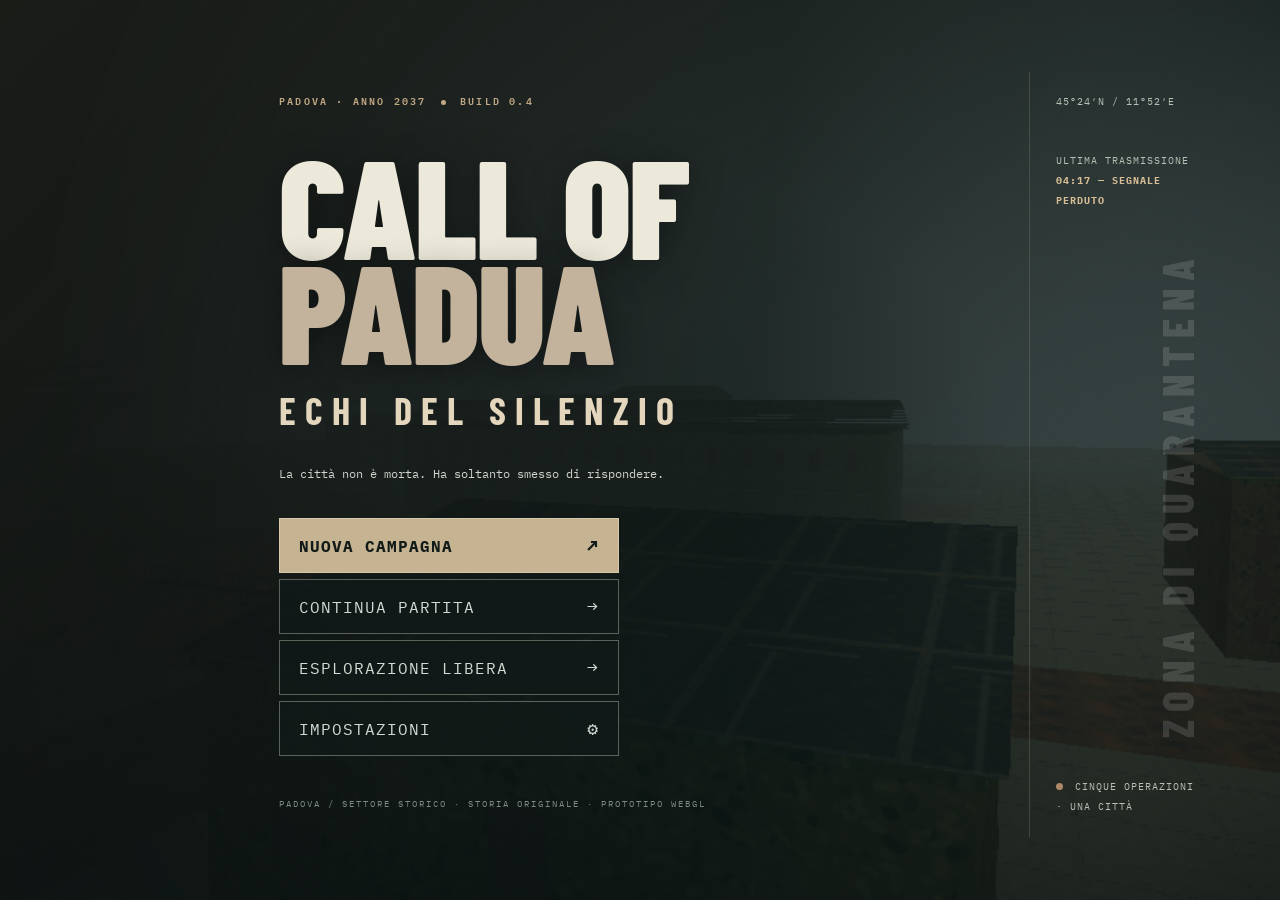
==== index.html @ 93a3344e "feat(alpha 0.4): index.html" ====
<!doctype html>
<html lang="it">
<head>
<meta charset="utf-8"><meta name="viewport" content="width=device-width, initial-scale=1, viewport-fit=cover, user-scalable=no">
<meta name="theme-color" content="#101816"><meta name="description" content="CALL OF PADUA: Echi del Silenzio — avventura FPS open world post-apocalittica nel centro storico di Padova.">
<title>CALL OF PADUA — Echi del Silenzio</title><link rel="stylesheet" href="style.css">
</head><body>
<canvas id="world" aria-label="Mondo di gioco tridimensionale"></canvas>
<div id="grain"></div><div id="vignette"></div><div id="hurt"></div>
<div class="overlay" id="mainMenu">
 <div class="menugrad"></div><div class="menuInner"><p class="eyebrow">PADOVA · ANNO 2037 <span class="dot"></span> BUILD 0.4</p>
 <h1>CALL OF<br><span>PADUA</span></h1><div class="subtitle">ECHI DEL SILENZIO</div>
 <p class="tagline">La città non è morta. Ha soltanto smesso di rispondere.</p>
 <div class="menuActions"><button id="newBtn" class="primary">NUOVA CAMPAGNA <span>↗</span></button><button id="continueBtn">CONTINUA PARTITA <span>→</span></button><button id="exploreBtn">ESPLORAZIONE LIBERA <span>→</span></button><button id="settingsBtn">IMPOSTAZIONI <span>⚙</span></button></div>
 <div class="menuBottom">PADOVA / SETTORE STORICO · STORIA ORIGINALE · PROTOTIPO WEBGL</div></div>
 <aside class="menuAside"><div class="badgeCode">45°24′N / 11°52′E</div><div class="signal">ULTIMA TRASMISSIONE<br><b>04:17 — SEGNALE PERDUTO</b></div><div class="vertical">ZONA DI QUARANTENA</div><div class="indicator"><i></i> CINQUE OPERAZIONI · UNA CITTÀ</div></aside>
</div>
<div class="overlay hidden" id="selectMenu"><div class="panel wide"><button class="back" id="backSelect">← INDIETRO</button><div class="eyebrow">CAPITOLO I · PRIMA DELLA TEMPESTA</div><h2>SCEGLI IL TUO OPERATORE</h2><p class="sub">Quattro sopravvissuti. Quattro classi. Un'unica città. Cinque missioni collegate, equipaggiamenti distinti, alleati e decisioni che cambiano risorse e finale.</p><div class="characters" id="characters">
<button class="character selected" data-char="lea"><div class="characterArt lea"><div class="avatar head"></div><div class="avatar chest"></div><div class="avatar scarf"></div></div><span class="number">01 / RICOGNIZIONE</span><strong>LEA FERRETTI</strong><small>Esploratrice · SMG V9 · corsa più rapida</small><p>Conosce i vicoli meglio delle strade principali.</p></button>
<button class="character" data-char="nico"><div class="characterArt nico"><div class="avatar head"></div><div class="avatar chest"></div><div class="avatar scarf"></div></div><span class="number">02 / RESISTENZA</span><strong>NICO VALENTI</strong><small>Assalto · Carabina M4 · salute rinforzata · tre granate</small><p>Una promessa da mantenere. Un rifugio da difendere.</p></button>
<button class="character" data-char="ada"><div class="characterArt ada"><div class="avatar head"></div><div class="avatar chest"></div><div class="avatar scarf"></div></div><span class="number">03 / MEDICINA</span><strong>ADA MERCURI</strong><small>Medico · Fucile a pompa · sei medicazioni</small><p>Cerca ancora una cura, quando tutti cercano munizioni.</p></button>
<button class="character" data-char="elio"><div class="characterArt elio"><div class="avatar head"></div><div class="avatar chest"></div><div class="avatar scarf"></div></div><span class="number">04 / TIRATORE SCELTO</span><strong>ELIO SARTORI</strong><small>Tiratore · Fucile DMR · precisione superiore</small><p>Osserva prima di sparare. Sa che ogni colpo conta.</p></button>
</div><button id="beginBtn" class="primary big">ENTRA NEL RIFUGIO <span>↗</span></button></div></div>
<div class="overlay hidden" id="introMenu"><div class="cinematic"><span class="eyebrow">PADOVA · 2037 · 187 GIORNI DOPO IL COLLASSO</span><h2 id="introTitle">NESSUNO VIENE A SALVARCI.</h2><p id="introText">Quando la rete è crollata, il centro storico è rimasto isolato. Qualcuno ha acceso una radio vicino al Palazzo della Ragione. Poi solo silenzio.</p><button id="introNext" class="primary">CONTINUA <span>↗</span></button><div class="footnote">PREMI INVIO PER PROSEGUIRE</div></div></div>
<div id="hud" class="hidden">
<header id="top"><div id="chapter"><span class="eyebrow">CALL OF PADUA / SOPRAVVISSUTI</span><b id="zone">RIFUGIO DEL DUOMO</b><small id="missionProgress" class="chapterProgress">MISSIONE 1 / 5</small></div><div id="goal"><span id="chapterLabel" class="eyebrow">MISSIONE 01 / CENERE SOTTO I PORTICI</span><strong id="goalTitle">Parla con Marta</strong><div id="goalSub">Il rifugio ha bisogno di te.</div></div><div id="status"><span id="fps">60 FPS</span><span id="padStatus">TASTIERA / MOUSE</span></div></header>
<div id="compass"><span id="direction">N</span> <i>·</i> <span id="district">PADOVA CENTRO</span> <i>·</i> <span id="distance"></span></div>
<div id="crosshair"><i></i><i></i><i></i><i></i></div><div id="hitmark">×</div><div id="toast"></div>
<div id="interact" class="hidden"><span class="key">E</span><strong id="interactName">PARLA CON MARTA</strong></div>
<div id="conversation" class="hidden"><div class="eyebrow" id="speakerRole">RIFUGIO / COMUNICAZIONI</div><h3 id="speakerName">MARTA</h3><p id="speakerText">La città non è più nostra.</p><span>INVIO / E / QUADRATO — CONTINUA</span></div>
<div id="objectiveIndicator"><div class="diamond">◆</div><strong id="indicatorName">MARTA</strong><small id="indicatorDist">20 M</small></div>
<footer id="bottom"><div class="hudBlock health"><div class="eyebrow">VITALITÀ / <span id="charName">LEA</span></div><div class="value"><b id="healthValue">100</b><span>/ <span id="maxHealth">100</span></span></div><div class="track"><i id="healthTrack"></i></div><div class="supplies">CURE <b id="medCount">2</b> · MATERIALI <b id="scrapCount">0</b><br>GRANATE <b id="grenadeCount">1</b> · FUMOGENE <b id="smokeCount">2</b></div></div><div class="hints" id="controlsHint">WASD MUOVI · M MAPPA · J DIARIO · E USA · V 3ª PERSONA · G GRANATA · T FUMO</div><div class="hudBlock ammo"><span class="eyebrow" id="gunName">CARABINA</span><div class="value"><b id="ammoValue">24</b><span>/ <span id="reserveValue">90</span></span></div><div class="supplies">R RICARICA · H CURA · 1—6 ARMI · Q CAMBIA</div></div></footer>
<div class="areaBanner" id="areaBanner"><small>NUOVA ZONA SCOPERTA</small><strong id="areaName">RIFUGIO DEL DUOMO</strong></div>
</div>
<div class="overlay hidden" id="mapMenu"><div class="panel mapPanel"><button class="back" id="mapClose">← TORNA AL GIOCO</button><div class="eyebrow">CARTOGRAFIA / CENTRO STORICO</div><h2>PADOVA // ZONA ROSSA</h2><div class="mapGrid"><canvas id="mapCanvas" width="650" height="560"></canvas><div class="mapLegend"><h3>AREE ACCESSIBILI</h3><p><b>01</b> Duomo e Ghetto · rifugio</p><p><b>02</b> Piazza dei Signori · recupero</p><p><b>03</b> Piazza delle Erbe · zona contesa</p><p><b>04</b> Piazza della Frutta · pattuglie</p><p><b>05</b> Caffè Pedrocchi · mercato</p><p><b>06</b> Basilica del Santo · ultimo segnale</p><hr><span>◆ OBIETTIVO ATTIVO</span><span>● POSIZIONE GIOCATORE</span><small>Mappa schematica del prototipo, non una cartografia topografica esatta.</small></div></div></div></div>
<div class="overlay hidden" id="journalMenu"><div class="panel wide"><button class="back" id="journalClose">← TORNA AL GIOCO</button><div class="eyebrow">DIARIO DI SOPRAVVIVENZA</div><h2>LA STORIA CONTINUA</h2><div id="journalBody"></div></div></div>
<div class="overlay hidden" id="pauseMenu"><div class="panel narrow"><div class="eyebrow">PARTITA SOSPESA</div><h2>PAUSA</h2><button class="primary" id="resumeBtn">RIPRENDI <span>↗</span></button><button id="pauseMap">APRI MAPPA</button><button id="pauseSave">SALVA PROGRESSO</button><button id="pauseSettings">IMPOSTAZIONI</button><button id="quitBtn">MENU PRINCIPALE</button></div></div>
<div class="overlay hidden" id="settingsMenu"><div class="panel narrow"><button class="back" id="settingsBack">← INDIETRO</button><div class="eyebrow">PERSONALIZZAZIONE</div><h2>IMPOSTAZIONI</h2><label>SENSIBILITÀ MIRA <input type="range" id="sensitivity" min="0.4" max="3.2" step="0.1" value="1.4"></label><label>QUALITÀ / PRESTAZIONI <select id="quality"><option value="medium">BILANCIATA</option><option value="high">ALTA</option><option value="low">RISPARMIO ENERGETICO</option></select></label><label><input type="checkbox" id="autoAim" checked> MIRA ASSISTITA SU CONTROLLER</label><p class="note">L'illuminazione e i dettagli sono procedurali. Modelli originali procedurali e personaggi articolati; non fotorealistici.</p></div></div>
<div class="overlay hidden" id="missionBrief"><div class="panel chapterPanel">
  <div class="eyebrow" id="briefEyebrow">MISSIONE COMPLETATA</div>
  <h2 id="briefTitle">PADOVA</h2><p id="briefBody"></p>
  <button class="primary" id="briefNext">CONTINUA →</button>
  <div class="footnote">LA CITTÀ CAMBIA IN BASE ALLE TUE SCELTE</div>
</div></div>
<div class="overlay hidden" id="choiceMenu"><div class="panel chapterPanel">
 <div class="eyebrow">SCELTA NARRATIVA / LE CONSEGUENZE RESTANO</div>
 <h2 id="choiceTitle">LA SCELTA</h2><p id="choiceContext"></p>
 <div class="choiceButtons"><button class="primary" id="choiceA">A · SALVA I CIVILI</button><button id="choiceB">B · SALVA LE SCORTE</button></div>
</div></div>
<div class="overlay hidden" id="deathMenu"><div class="panel narrow"><div class="eyebrow">SEGNALI VITALI ASSENTI</div><h2>NON È FINITA.</h2><p>Il rifugio ha recuperato il tuo equipaggiamento. Il progresso della storia è conservato.</p><button id="respawnBtn" class="primary">RITORNA AL RIFUGIO <span>↗</span></button></div></div>
<div id="touch" class="hidden"><div class="joystick" id="moveStick"><span>CAMMINA</span><i></i></div><div class="joystick" id="aimStick"><span>GUARDA</span><i></i></div><div class="touchKeys"><button id="touchFire">FUOCO</button><button id="touchUse">USA</button><button id="touchReload">RIC.</button><button id="touchHeal">CURA</button><button id="touchMap">MAPPA</button><button id="touchRun">CORRI</button><button id="touchWeapon">ARMA</button><button id="touchGrenade">GRAN.</button><button id="touchSmoke">FUMO</button></div><button id="touchPause">Ⅱ</button></div>
<script src="game.js" defer></script>
</body></html>
---- style.css ----
@import url('https://fonts.googleapis.com/css2?family=Barlow+Condensed:wght@400;500;600;700;800;900&family=IBM+Plex+Mono:wght@400;500;600;700&display=swap');
:root{--bone:#ece9da;--muted:#a4aaa1;--dust:#c2a985;--olive:#9eb0a0;--black:#0b1211;--glass:rgba(12,18,18,.88)}*{box-sizing:border-box}html,body{width:100%;height:100%;margin:0;overflow:hidden;background:#101917;color:var(--bone);font-family:'IBM Plex Mono',monospace}button,select{font:inherit;cursor:pointer}button:focus-visible{outline:2px solid var(--dust);outline-offset:3px}.hidden{display:none!important}#world{position:fixed;inset:0;display:block;width:100%;height:100%;background:#758080;touch-action:none}#grain,#vignette,#hurt{position:fixed;inset:0;pointer-events:none}#grain{opacity:.12;background-image:url("data:image/svg+xml,%3Csvg viewBox='0 0 200 200' xmlns='http://www.w3.org/2000/svg'%3E%3Cfilter id='n'%3E%3CfeTurbulence type='fractalNoise' baseFrequency='.85' numOctaves='3' stitchTiles='stitch'/%3E%3C/filter%3E%3Crect width='100%25' height='100%25' filter='url(%23n)' opacity='.3'/%3E%3C/svg%3E")}#vignette{background:radial-gradient(ellipse at 50% 49%,transparent 40%,rgba(3,9,9,.65) 100%)}#hurt{opacity:0;background:radial-gradient(ellipse,transparent 23%,rgba(174,23,18,.54));transition:opacity .12s}
.overlay{position:fixed;inset:0;z-index:20;display:flex;align-items:center;justify-content:center;background:linear-gradient(95deg,rgba(8,16,17,.97) 5%,rgba(9,18,18,.83) 58%,rgba(8,15,15,.44));overflow-y:auto}.menugrad{position:absolute;inset:0;background:linear-gradient(135deg,rgba(132,95,56,.13),transparent 65%);pointer-events:none}.menuInner{position:relative;z-index:2;width:min(850px,72vw);padding:35px 5vw 45px}.eyebrow{font-size:10px;color:var(--dust);font-weight:600;letter-spacing:2.2px}.dot{display:inline-block;width:5px;height:5px;border-radius:50%;background:var(--dust);margin:0 6px;vertical-align:middle}.menuInner h1{font:900 clamp(82px,11vw,186px)/.75 'Barlow Condensed','Arial Narrow',Impact,sans-serif;letter-spacing:-2px;margin:42px 0 25px;text-shadow:0 4px 35px #0006}.menuInner h1 span{color:#c3b39c}.subtitle{font:700 clamp(21px,3vw,38px) 'Barlow Condensed','Arial Narrow',Impact,sans-serif;letter-spacing:9px;color:#e4d6bd}.tagline{color:#d2d4ce;font-size:12px;margin:30px 0 34px;max-width:430px;line-height:1.8}.menuActions{width:min(340px,100%);display:grid;gap:6px}.menuActions button,.panel>button:not(.back),.cinematic button{background:rgba(17,26,25,.84);color:#d4dad3;border:1px solid #59635a;text-align:left;padding:15px 19px;letter-spacing:1px;display:flex;justify-content:space-between;align-items:center;transition:.15s}.menuActions button:hover,.panel>button:not(.back):hover{background:#323e39;border-color:var(--dust)}button.primary,.menuActions button.primary,.panel>button.primary,.cinematic button.primary{color:#131b19!important;background:#c6b391!important;border:1px solid #d7c8ab!important;font-weight:700}.primary:hover{filter:brightness(1.1)}.menuActions button span{font-size:18px}.menuBottom{font-size:9px;letter-spacing:2px;color:#7e8b83;margin-top:42px}.menuAside{position:absolute;right:4vw;top:8vh;bottom:7vh;width:200px;border-left:1px solid #77776566;padding:20px 26px;display:flex;flex-direction:column;justify-content:space-between;color:#b8c0b6}.badgeCode,.signal,.indicator{font-size:10px;line-height:2;letter-spacing:1px}.signal b{color:#d7bd95}.vertical{writing-mode:vertical-rl;transform:rotate(180deg);font:800 43px 'Barlow Condensed','Arial Narrow',Impact,sans-serif;color:#ffffff22;letter-spacing:8px;align-self:end}.indicator i{display:inline-block;border-radius:50%;width:7px;height:7px;background:#ae8768;margin-right:5px}
.panel{width:min(920px,93vw);max-height:95vh;overflow-y:auto;background:rgba(13,22,21,.97);border:1px solid #5a6156;box-shadow:0 30px 100px #000a;padding:34px 40px}.panel.wide{width:min(1120px,95vw)}.panel.narrow{width:min(460px,92vw)}.panel h2,.cinematic h2{font:800 clamp(42px,5vw,70px)/.94 'Barlow Condensed','Arial Narrow',Impact,sans-serif;letter-spacing:2px;margin:14px 0 20px}.panel .sub,.panel p{color:#b3bdb6;line-height:1.7;font-size:12px}.back{display:block;border:0;background:transparent;color:#b9bead;text-align:left;font-size:10px;letter-spacing:2px;padding:0 0 22px}.characters{display:grid;grid-template-columns:repeat(3,minmax(0,1fr));gap:14px;margin:26px 0}.character{background:#131f1e;border:1px solid #465048;text-align:left;color:#eee8d9;padding:0 0 19px;overflow:hidden;transition:.2s}.character:hover,.character.selected{border-color:#c2ad8d;box-shadow:inset 0 0 0 1px #c2ad8d}.characterArt{height:230px;position:relative;overflow:hidden;background:radial-gradient(ellipse at 55% 32%,#7f8175,#283b3a 50%,#131d20)}.characterArt:after{content:'';position:absolute;inset:0;background:linear-gradient(transparent 50%,#12201f)}.characterArt.nico{background:radial-gradient(ellipse at 53% 32%,#8c8472,#333e3c 50%,#111d1c)}.characterArt.ada{background:radial-gradient(ellipse at 55% 35%,#797c6f,#31443d 50%,#141b1b)}.avatar.head{position:absolute;top:49px;left:calc(50% - 27px);height:74px;width:54px;border-radius:40% 40% 43% 43%;background:linear-gradient(90deg,#58483b,#c39b76 48%,#796047);box-shadow:0 -14px 0 5px #262723}.nico .head{box-shadow:0 -15px 0 6px #33302b}.ada .head{box-shadow:0 -14px 0 6px #25231f}.avatar.chest{position:absolute;top:127px;left:calc(50% - 80px);width:160px;height:220px;border-radius:48% 48% 0 0;background:linear-gradient(85deg,#3b4741,#677369 50%,#28352f)}.nico .chest{background:linear-gradient(80deg,#413f34,#65634a,#30372f)}.ada .chest{background:linear-gradient(85deg,#273e3c,#5d7468,#1f3635)}.avatar.scarf{position:absolute;top:118px;left:calc(50% - 36px);width:75px;height:44px;border-radius:40% 40% 60% 60%;background:#716358;transform:rotate(-6deg)}.character .number,.character strong,.character small,.character p{display:block;margin:12px 17px 0}.character .number{color:var(--dust);font-size:9px;letter-spacing:1px}.character strong{font:700 30px 'Barlow Condensed','Arial Narrow',Impact,sans-serif;letter-spacing:.8px}.character small{font-size:10px;color:#becabf;line-height:1.6}.character p{font-size:11px;opacity:.76;line-height:1.5;margin-top:12px}.big{width:330px;max-width:100%}.cinematic{width:min(710px,88vw)}.cinematic h2{font-size:clamp(48px,7vw,92px);margin:22px 0}.cinematic p{font-size:16px;line-height:2;max-width:620px;color:#cbd1c6}.cinematic button{margin-top:40px;width:300px}.footnote{font-size:10px;letter-spacing:2px;color:#8c998f;margin-top:20px}
#top{pointer-events:none;position:fixed;inset:24px 24px auto;z-index:4;display:flex;align-items:flex-start;justify-content:space-between}#chapter,#goal,#status{background:#0c1819a8;padding:12px 16px;border-left:2px solid #a8a28d}#chapter b{display:block;font:700 22px 'Barlow Condensed','Arial Narrow',Impact,sans-serif;letter-spacing:1px;margin-top:5px}#goal{position:absolute;left:50%;transform:translateX(-50%);width:min(360px,36vw)}#goal strong{font:700 24px 'Barlow Condensed','Arial Narrow',Impact,sans-serif;display:block;margin:5px 0}#goalSub{color:#bbc4ba;font-size:10px}#status{display:flex;gap:13px;color:#b6c5bb;font-size:10px}#compass{position:fixed;top:119px;left:50%;transform:translateX(-50%);z-index:3;background:#101e1e99;padding:8px 17px;font-size:10px;letter-spacing:2px}#compass i{color:#b7a286;font-style:normal;margin:0 10px}#crosshair{position:fixed;z-index:3;top:50%;left:50%;height:28px;width:28px;transform:translate(-50%,-50%);pointer-events:none}#crosshair i{position:absolute;background:#f4e8d5;box-shadow:0 0 2px #000}#crosshair i:nth-child(1){width:2px;height:7px;top:0;left:13px}#crosshair i:nth-child(2){width:2px;height:7px;bottom:0;left:13px}#crosshair i:nth-child(3){height:2px;width:7px;left:0;top:13px}#crosshair i:nth-child(4){height:2px;width:7px;right:0;top:13px}#hitmark{position:fixed;left:50%;top:50%;z-index:4;color:#e0c29b;font-size:38px;transform:translate(-50%,-50%);opacity:0;pointer-events:none}#toast{position:fixed;z-index:5;top:24%;left:50%;transform:translateX(-50%);font:700 27px 'Barlow Condensed','Arial Narrow',Impact,sans-serif;letter-spacing:1px;text-shadow:0 2px 5px #000;text-align:center;opacity:0;transition:opacity .2s;pointer-events:none}#interact{position:fixed;z-index:6;left:50%;bottom:29%;transform:translateX(-50%);background:#0d1e1be8;padding:12px 18px;border:1px solid #a5a18b;display:flex;align-items:center;gap:12px;font-size:11px;letter-spacing:1px}.key{background:#c4b093;color:#15221b;padding:5px 8px;font-weight:700}#conversation{position:fixed;z-index:7;bottom:135px;left:50%;transform:translateX(-50%);width:min(650px,89vw);padding:22px 30px;background:#0b1719f2;border-left:3px solid #bdac8d;box-shadow:0 18px 55px #0008}#conversation h3{font:700 30px 'Barlow Condensed','Arial Narrow',Impact,sans-serif;margin:6px 0}#conversation p{font-size:15px;line-height:1.6;margin:7px 0 19px}#conversation>span{font-size:10px;color:#b2bfaf;letter-spacing:1px}#objectiveIndicator{position:fixed;top:39%;left:50%;transform:translateX(-50%);z-index:3;pointer-events:none;text-align:center;display:none;text-shadow:0 2px 4px #000}#objectiveIndicator .diamond{font-size:26px;color:#e5b97e}#objectiveIndicator strong,#objectiveIndicator small{display:block;letter-spacing:2px;font-size:9px}
#bottom{position:fixed;z-index:3;left:25px;right:25px;bottom:22px;display:flex;align-items:flex-end;justify-content:space-between;gap:25px;pointer-events:none}.hudBlock{background:#0c1819c9;min-width:190px;padding:13px 15px;border-top:2px solid #b5aa8f}.value{display:flex;align-items:baseline;gap:5px}.value b{font:800 54px/1 'Barlow Condensed','Arial Narrow',Impact,sans-serif}.value span{color:#b0b9b0;font-size:13px}.track{width:100%;height:5px;background:#354039;margin:9px 0}.track i{display:block;height:100%;background:#b7c4ad;width:100%;transition:width .25s}.supplies{font-size:10px;color:#c3c9be;margin-top:10px;white-space:nowrap}.supplies b{color:#e2d6bd}.supplies span{opacity:.5;margin:0 4px}.hints{color:#d4d7cb;font-size:10px;text-shadow:0 1px 3px #000;letter-spacing:.7px;text-align:center;margin-bottom:7px}.ammo{text-align:right}#areaBanner{position:fixed;z-index:6;left:50%;top:33%;transform:translateX(-50%);opacity:0;text-align:center;text-shadow:0 2px 4px #000;transition:opacity .4s;pointer-events:none}#areaBanner small{color:#d5bd93;display:block;font-size:11px;letter-spacing:3px}#areaBanner strong{font:800 39px 'Barlow Condensed','Arial Narrow',Impact,sans-serif;letter-spacing:4px}
.mapPanel{width:min(1150px,97vw)}.mapGrid{display:grid;grid-template-columns:minmax(0,1.9fr) minmax(210px,.8fr);gap:23px}.mapGrid canvas{width:100%;max-height:58vh;object-fit:contain;background:#182423;border:1px solid #465548}.mapLegend{font-size:11px;color:#bfc7bc}.mapLegend h3{font:700 29px 'Barlow Condensed','Arial Narrow',Impact,sans-serif;margin-top:0}.mapLegend b{color:#d8bb8c;margin-right:10px}.mapLegend span{display:block;color:#dcc295;font-size:10px;margin-top:12px}.mapLegend small{display:block;margin-top:30px;opacity:.65;line-height:1.7}.mapLegend hr{border:0;border-top:1px solid #67726555;margin:20px 0}#journalBody{display:grid;gap:10px;margin-top:25px;max-height:60vh;overflow:auto}.journalItem{background:#202b27;padding:19px 22px;border-left:3px solid #8d977d}.journalItem.complete{opacity:.52}.journalItem h3{font:700 27px 'Barlow Condensed','Arial Narrow',Impact,sans-serif;margin:0}.journalItem p{margin-bottom:0}.panel.narrow>button:not(.back){width:100%;margin:9px 0}.panel label{display:block;color:#c9d1c6;font-size:12px;letter-spacing:1px;margin:25px 0}.panel input[type=range],.panel select{display:block;width:100%;margin-top:15px}.panel select{background:#25332d;color:#f3e8d8;border:1px solid #667164;padding:10px}.panel input[type=checkbox]{width:auto;margin-right:9px}.note{font-size:11px!important}
#touch{position:fixed;z-index:8;inset:0;pointer-events:none;touch-action:none}#touch button,#touch .joystick{pointer-events:auto;touch-action:none}.joystick{position:absolute;bottom:115px;left:25px;width:123px;height:123px;border:2px solid #b9c3b073;background:#14232170;border-radius:50%;display:grid;place-items:center;color:#fff8;font-size:10px}.joystick i{position:absolute;left:42px;top:42px;width:38px;height:38px;border-radius:50%;background:#d4c7aa77;pointer-events:none}.joystick#aimStick{left:auto;right:32px;bottom:125px}.touchKeys{position:absolute;right:18px;bottom:21px;display:flex;gap:5px}.touchKeys button,#touchPause{background:#102321cf;border:1px solid #c4c6af99;color:#f3e9d7;padding:10px 8px;font-size:10px}#touchFire{background:#7c443add!important}#touchPause{position:absolute;right:15px;top:20px;font-size:18px;padding:7px 12px}
@media(max-width:800px){.menuAside{display:none}.menuInner{width:100%;padding:24px}.menuInner h1{font-size:clamp(75px,19vw,130px);margin:30px 0 15px}.subtitle{font-size:25px;letter-spacing:5px}.tagline{max-width:330px}.menuBottom{line-height:1.7}.panel{padding:22px}.panel h2{font-size:44px}.characters{grid-template-columns:repeat(3,minmax(0,1fr));gap:6px}.characterArt{height:135px}.avatar.head{transform:scale(.73);transform-origin:center top}.avatar.chest{top:103px;transform:scale(.7);transform-origin:top center}.avatar.scarf{display:none}.character .number,.character strong,.character small,.character p{margin:8px 9px 0}.character .number{font-size:8px}.character strong{font-size:22px}.character small{font-size:8px}.character p{display:none}#top{inset:13px 10px auto}#chapter,#status{display:none}#goal{width:58vw;padding:9px 12px;position:relative;left:auto;transform:none}#goal strong{font-size:20px}#compass{top:93px;white-space:nowrap;font-size:9px}#bottom{left:9px;right:9px;bottom:12px}.hudBlock{min-width:125px;padding:9px}.value b{font-size:39px}.hints{display:none}.supplies{font-size:8px}.eyebrow{font-size:8px}.mapGrid{grid-template-columns:1fr}.mapLegend{display:none}#conversation{bottom:165px;padding:13px 17px}#conversation p{font-size:12px}#interact{bottom:33%;padding:8px;font-size:9px}#areaBanner strong{font-size:34px}.joystick{width:90px;height:90px;bottom:95px;left:14px}.joystick i{width:28px;height:28px;left:30px;top:30px}.joystick#aimStick{right:16px;bottom:145px}.touchKeys{bottom:8px;right:8px;max-width:65%;flex-wrap:wrap;justify-content:flex-end}.touchKeys button{padding:9px 7px;font-size:9px}#touchPause{top:14px}}
@media(max-width:470px){.characters{grid-template-columns:1fr;max-height:44vh;overflow-y:auto}.character{display:grid;grid-template-columns:90px 1fr;column-gap:10px;align-items:center}.characterArt{grid-row:1/5;height:110px}.character .number,.character strong,.character small{margin:0 5px}.character strong{font-size:25px}.character p{display:none}.panel.wide{padding:17px}.panel h2{font-size:39px}.panel .sub{display:none}.menuActions button{padding:12px}.menuInner h1{font-size:17vw}.menuInner{padding:18px}}
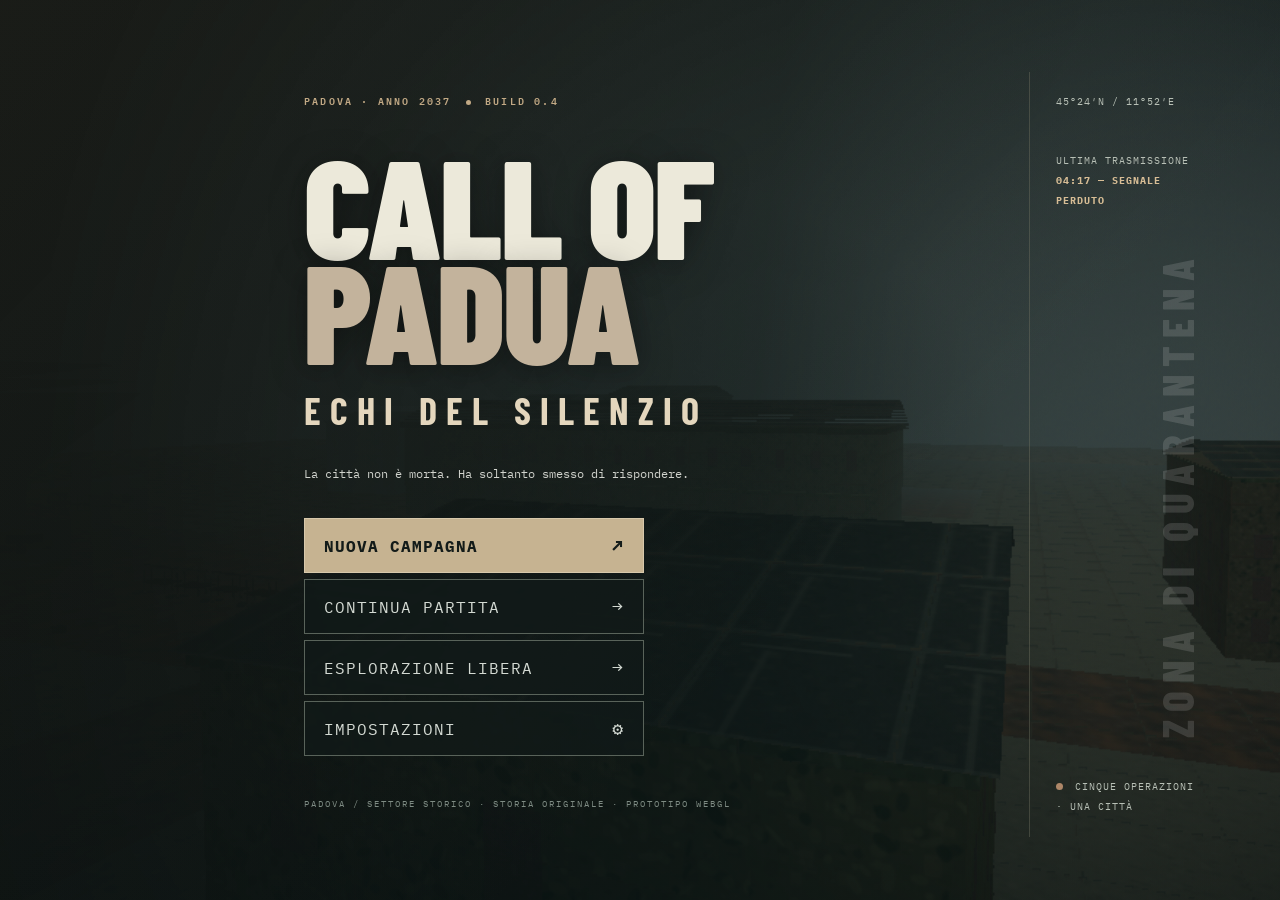
==== commit ad229f71: "chore(alpha 0.4): preserve source formatting in index.html" ====
--- a/index.html
+++ b/index.html
@@ -50,4 +50,4 @@
 <div class="overlay hidden" id="deathMenu"><div class="panel narrow"><div class="eyebrow">SEGNALI VITALI ASSENTI</div><h2>NON È FINITA.</h2><p>Il rifugio ha recuperato il tuo equipaggiamento. Il progresso della storia è conservato.</p><button id="respawnBtn" class="primary">RITORNA AL RIFUGIO <span>↗</span></button></div></div>
 <div id="touch" class="hidden"><div class="joystick" id="moveStick"><span>CAMMINA</span><i></i></div><div class="joystick" id="aimStick"><span>GUARDA</span><i></i></div><div class="touchKeys"><button id="touchFire">FUOCO</button><button id="touchUse">USA</button><button id="touchReload">RIC.</button><button id="touchHeal">CURA</button><button id="touchMap">MAPPA</button><button id="touchRun">CORRI</button><button id="touchWeapon">ARMA</button><button id="touchGrenade">GRAN.</button><button id="touchSmoke">FUMO</button></div><button id="touchPause">Ⅱ</button></div>
 <script src="game.js" defer></script>
-</body></html>+</body></html>
--- a/style.css
+++ b/style.css
@@ -7,4 +7,23 @@
 .mapPanel{width:min(1150px,97vw)}.mapGrid{display:grid;grid-template-columns:minmax(0,1.9fr) minmax(210px,.8fr);gap:23px}.mapGrid canvas{width:100%;max-height:58vh;object-fit:contain;background:#182423;border:1px solid #465548}.mapLegend{font-size:11px;color:#bfc7bc}.mapLegend h3{font:700 29px 'Barlow Condensed','Arial Narrow',Impact,sans-serif;margin-top:0}.mapLegend b{color:#d8bb8c;margin-right:10px}.mapLegend span{display:block;color:#dcc295;font-size:10px;margin-top:12px}.mapLegend small{display:block;margin-top:30px;opacity:.65;line-height:1.7}.mapLegend hr{border:0;border-top:1px solid #67726555;margin:20px 0}#journalBody{display:grid;gap:10px;margin-top:25px;max-height:60vh;overflow:auto}.journalItem{background:#202b27;padding:19px 22px;border-left:3px solid #8d977d}.journalItem.complete{opacity:.52}.journalItem h3{font:700 27px 'Barlow Condensed','Arial Narrow',Impact,sans-serif;margin:0}.journalItem p{margin-bottom:0}.panel.narrow>button:not(.back){width:100%;margin:9px 0}.panel label{display:block;color:#c9d1c6;font-size:12px;letter-spacing:1px;margin:25px 0}.panel input[type=range],.panel select{display:block;width:100%;margin-top:15px}.panel select{background:#25332d;color:#f3e8d8;border:1px solid #667164;padding:10px}.panel input[type=checkbox]{width:auto;margin-right:9px}.note{font-size:11px!important}
 #touch{position:fixed;z-index:8;inset:0;pointer-events:none;touch-action:none}#touch button,#touch .joystick{pointer-events:auto;touch-action:none}.joystick{position:absolute;bottom:115px;left:25px;width:123px;height:123px;border:2px solid #b9c3b073;background:#14232170;border-radius:50%;display:grid;place-items:center;color:#fff8;font-size:10px}.joystick i{position:absolute;left:42px;top:42px;width:38px;height:38px;border-radius:50%;background:#d4c7aa77;pointer-events:none}.joystick#aimStick{left:auto;right:32px;bottom:125px}.touchKeys{position:absolute;right:18px;bottom:21px;display:flex;gap:5px}.touchKeys button,#touchPause{background:#102321cf;border:1px solid #c4c6af99;color:#f3e9d7;padding:10px 8px;font-size:10px}#touchFire{background:#7c443add!important}#touchPause{position:absolute;right:15px;top:20px;font-size:18px;padding:7px 12px}
 @media(max-width:800px){.menuAside{display:none}.menuInner{width:100%;padding:24px}.menuInner h1{font-size:clamp(75px,19vw,130px);margin:30px 0 15px}.subtitle{font-size:25px;letter-spacing:5px}.tagline{max-width:330px}.menuBottom{line-height:1.7}.panel{padding:22px}.panel h2{font-size:44px}.characters{grid-template-columns:repeat(3,minmax(0,1fr));gap:6px}.characterArt{height:135px}.avatar.head{transform:scale(.73);transform-origin:center top}.avatar.chest{top:103px;transform:scale(.7);transform-origin:top center}.avatar.scarf{display:none}.character .number,.character strong,.character small,.character p{margin:8px 9px 0}.character .number{font-size:8px}.character strong{font-size:22px}.character small{font-size:8px}.character p{display:none}#top{inset:13px 10px auto}#chapter,#status{display:none}#goal{width:58vw;padding:9px 12px;position:relative;left:auto;transform:none}#goal strong{font-size:20px}#compass{top:93px;white-space:nowrap;font-size:9px}#bottom{left:9px;right:9px;bottom:12px}.hudBlock{min-width:125px;padding:9px}.value b{font-size:39px}.hints{display:none}.supplies{font-size:8px}.eyebrow{font-size:8px}.mapGrid{grid-template-columns:1fr}.mapLegend{display:none}#conversation{bottom:165px;padding:13px 17px}#conversation p{font-size:12px}#interact{bottom:33%;padding:8px;font-size:9px}#areaBanner strong{font-size:34px}.joystick{width:90px;height:90px;bottom:95px;left:14px}.joystick i{width:28px;height:28px;left:30px;top:30px}.joystick#aimStick{right:16px;bottom:145px}.touchKeys{bottom:8px;right:8px;max-width:65%;flex-wrap:wrap;justify-content:flex-end}.touchKeys button{padding:9px 7px;font-size:9px}#touchPause{top:14px}}
-@media(max-width:470px){.characters{grid-template-columns:1fr;max-height:44vh;overflow-y:auto}.character{display:grid;grid-template-columns:90px 1fr;column-gap:10px;align-items:center}.characterArt{grid-row:1/5;height:110px}.character .number,.character strong,.character small{margin:0 5px}.character strong{font-size:25px}.character p{display:none}.panel.wide{padding:17px}.panel h2{font-size:39px}.panel .sub{display:none}.menuActions button{padding:12px}.menuInner h1{font-size:17vw}.menuInner{padding:18px}}+@media(max-width:470px){.characters{grid-template-columns:1fr;max-height:44vh;overflow-y:auto}.character{display:grid;grid-template-columns:90px 1fr;column-gap:10px;align-items:center}.characterArt{grid-row:1/5;height:110px}.character .number,.character strong,.character small{margin:0 5px}.character strong{font-size:25px}.character p{display:none}.panel.wide{padding:17px}.panel h2{font-size:39px}.panel .sub{display:none}.menuActions button{padding:12px}.menuInner h1{font-size:17vw}.menuInner{padding:18px}}
+
+/* Campaign 0.4: precise, accessible UI at multiple resolutions */
+#missionProgress{display:block;font-size:10px;letter-spacing:1.7px;color:#caa77d;margin-top:8px}
+.chapterPanel{max-width:600px;padding:42px!important;background:linear-gradient(135deg,rgba(19,34,33,.98),rgba(9,17,19,.98));border:1px solid #7c82704d}
+.chapterPanel h2{font-family:Impact,'Arial Narrow',sans-serif;letter-spacing:2px;font-size:clamp(36px,5vw,66px);line-height:1;margin:18px 0}
+.chapterPanel p{line-height:1.85;color:#d4d8d0;max-width:48ch}
+.choiceButtons{display:grid;gap:12px;margin-top:28px}.choiceButtons button{width:100%;min-height:57px;text-align:left;padding:14px 20px;border:1px solid #657467;background:#152321;color:#e7e1d4;letter-spacing:.07em}
+.choiceButtons button.primary{background:#dcb98a;color:#17201c;border:none}
+.character[data-char=elio] .characterArt{background:linear-gradient(165deg,#4c5552,#202b2b)}
+.character[data-char=elio] .avatar.chest{background:#777c74}
+.character[data-char=elio] .avatar.scarf{background:#282b2a}
+#mainMenu .menuInner{max-width:800px}
+#selectMenu .panel.wide{max-width:1120px;width:min(95vw,1120px)}
+#selectMenu .characters{grid-template-columns:repeat(4,minmax(0,1fr));gap:12px}
+.character{min-width:0}.character strong{letter-spacing:.035em}
+#goal{max-width:370px}
+#touch{user-select:none;-webkit-user-select:none}
+@media(max-width:850px){#selectMenu .characters{grid-template-columns:repeat(2,minmax(0,1fr));gap:8px}#selectMenu .panel.wide{max-height:95dvh;overflow-y:auto}.character{padding:10px!important}.characterArt{height:84px!important}.chapterPanel{width:95vw;padding:24px!important}.hints{display:none}}
+@media(max-width:520px){#selectMenu .character p{display:none}#selectMenu .character small{font-size:10px}#selectMenu .character strong{font-size:14px}#selectMenu .characterArt{height:56px!important}#selectMenu .panel.wide{padding:18px!important}#top{font-size:11px}#goal{max-width:45vw}#bottom{gap:4px}.hudBlock.ammo{max-width:110px}.chapterPanel h2{font-size:37px}}
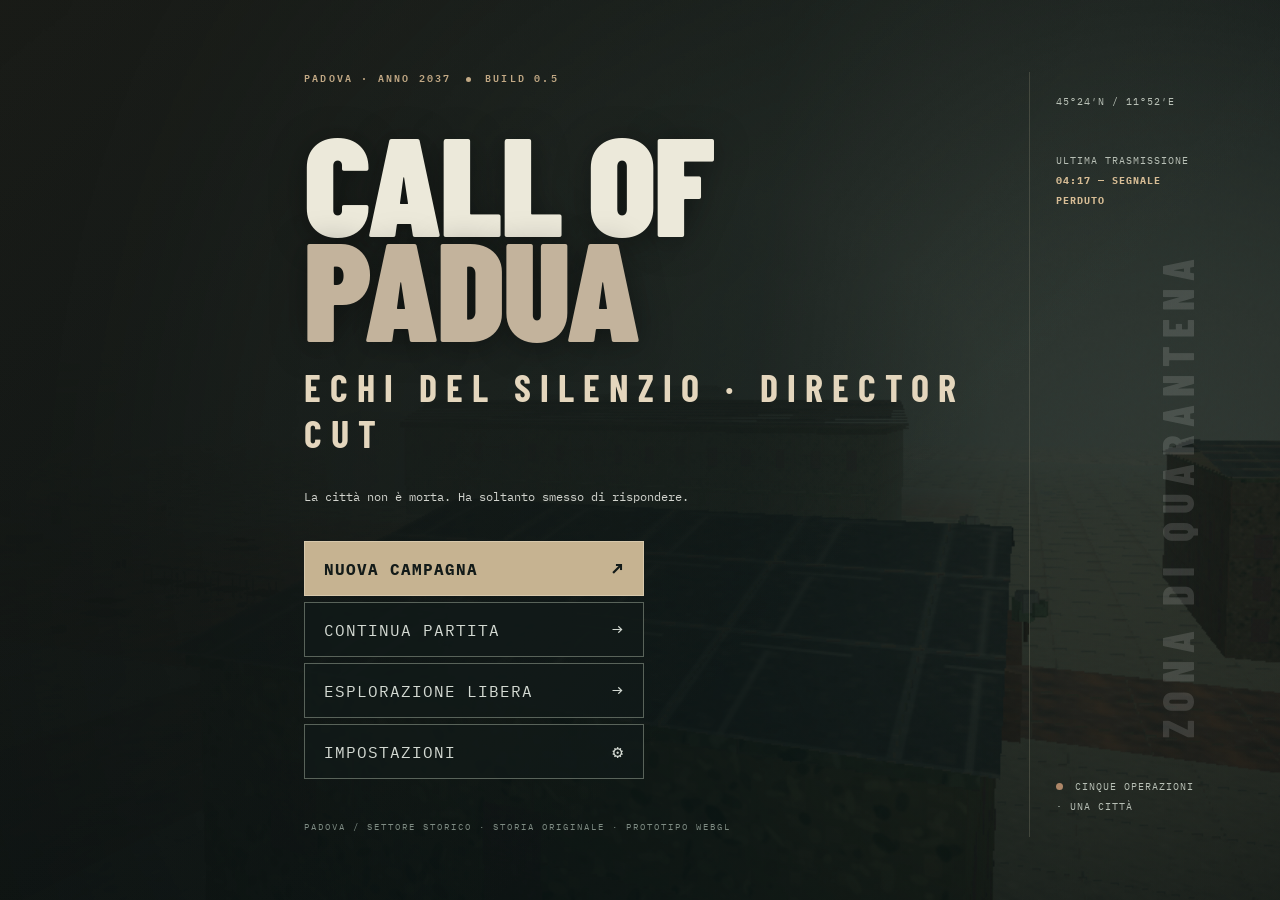
==== commit 754ad4e3: "feat: immersive 0.5 director cut, environments and campaign storytelling" ====
--- a/index.html
+++ b/index.html
@@ -3,13 +3,13 @@
 <head>
 <meta charset="utf-8"><meta name="viewport" content="width=device-width, initial-scale=1, viewport-fit=cover, user-scalable=no">
 <meta name="theme-color" content="#101816"><meta name="description" content="CALL OF PADUA: Echi del Silenzio — avventura FPS open world post-apocalittica nel centro storico di Padova.">
-<title>CALL OF PADUA — Echi del Silenzio</title><link rel="stylesheet" href="style.css">
+<title>CALL OF PADUA — Echi del Silenzio</title><link rel="stylesheet" href="style.css"><link rel="stylesheet" href="cinematic.css">
 </head><body>
 <canvas id="world" aria-label="Mondo di gioco tridimensionale"></canvas>
 <div id="grain"></div><div id="vignette"></div><div id="hurt"></div>
 <div class="overlay" id="mainMenu">
- <div class="menugrad"></div><div class="menuInner"><p class="eyebrow">PADOVA · ANNO 2037 <span class="dot"></span> BUILD 0.4</p>
- <h1>CALL OF<br><span>PADUA</span></h1><div class="subtitle">ECHI DEL SILENZIO</div>
+ <div class="menugrad"></div><div class="menuInner"><p class="eyebrow">PADOVA · ANNO 2037 <span class="dot"></span> BUILD 0.5</p>
+ <h1>CALL OF<br><span>PADUA</span></h1><div class="subtitle">ECHI DEL SILENZIO · DIRECTOR CUT</div>
  <p class="tagline">La città non è morta. Ha soltanto smesso di rispondere.</p>
  <div class="menuActions"><button id="newBtn" class="primary">NUOVA CAMPAGNA <span>↗</span></button><button id="continueBtn">CONTINUA PARTITA <span>→</span></button><button id="exploreBtn">ESPLORAZIONE LIBERA <span>→</span></button><button id="settingsBtn">IMPOSTAZIONI <span>⚙</span></button></div>
  <div class="menuBottom">PADOVA / SETTORE STORICO · STORIA ORIGINALE · PROTOTIPO WEBGL</div></div>
@@ -49,5 +49,5 @@
 </div></div>
 <div class="overlay hidden" id="deathMenu"><div class="panel narrow"><div class="eyebrow">SEGNALI VITALI ASSENTI</div><h2>NON È FINITA.</h2><p>Il rifugio ha recuperato il tuo equipaggiamento. Il progresso della storia è conservato.</p><button id="respawnBtn" class="primary">RITORNA AL RIFUGIO <span>↗</span></button></div></div>
 <div id="touch" class="hidden"><div class="joystick" id="moveStick"><span>CAMMINA</span><i></i></div><div class="joystick" id="aimStick"><span>GUARDA</span><i></i></div><div class="touchKeys"><button id="touchFire">FUOCO</button><button id="touchUse">USA</button><button id="touchReload">RIC.</button><button id="touchHeal">CURA</button><button id="touchMap">MAPPA</button><button id="touchRun">CORRI</button><button id="touchWeapon">ARMA</button><button id="touchGrenade">GRAN.</button><button id="touchSmoke">FUMO</button></div><button id="touchPause">Ⅱ</button></div>
-<script src="game.js" defer></script>
-</body></html>
+<script src="director.js" defer></script><script src="scenery.js" defer></script><script src="game.js" defer></script>
+</body></html>
--- a/style.css
+++ b/style.css
@@ -26,4 +26,4 @@
 #goal{max-width:370px}
 #touch{user-select:none;-webkit-user-select:none}
 @media(max-width:850px){#selectMenu .characters{grid-template-columns:repeat(2,minmax(0,1fr));gap:8px}#selectMenu .panel.wide{max-height:95dvh;overflow-y:auto}.character{padding:10px!important}.characterArt{height:84px!important}.chapterPanel{width:95vw;padding:24px!important}.hints{display:none}}
-@media(max-width:520px){#selectMenu .character p{display:none}#selectMenu .character small{font-size:10px}#selectMenu .character strong{font-size:14px}#selectMenu .characterArt{height:56px!important}#selectMenu .panel.wide{padding:18px!important}#top{font-size:11px}#goal{max-width:45vw}#bottom{gap:4px}.hudBlock.ammo{max-width:110px}.chapterPanel h2{font-size:37px}}+@media(max-width:520px){#selectMenu .character p{display:none}#selectMenu .character small{font-size:10px}#selectMenu .character strong{font-size:14px}#selectMenu .characterArt{height:56px!important}#selectMenu .panel.wide{padding:18px!important}#top{font-size:11px}#goal{max-width:45vw}#bottom{gap:4px}.hudBlock.ammo{max-width:110px}.chapterPanel h2{font-size:37px}}
--- a/cinematic.css
+++ b/cinematic.css
@@ -0,0 +1,20 @@
+/* Narrative layers: translucent, readable, mobile-compatible, no extra rendering pass. */
+#storyCaption{position:fixed;z-index:6;left:50%;bottom:18.5%;transform:translate(-50%,12px);width:min(680px,87vw);text-align:center;pointer-events:none;opacity:0;transition:opacity .35s,transform .35s;text-shadow:0 2px 8px #000,0 2px 20px #000;}
+#storyCaption.visible{opacity:1;transform:translate(-50%,0)}
+#storyCaption small{display:block;color:#d6b98c;font-weight:800;font-size:11px;letter-spacing:.23em;margin-bottom:8px}
+#storyCaption p{margin:0;font-family:Georgia,serif;font-size:clamp(16px,1.55vw,23px);line-height:1.45;color:#faf1df}
+#storyEnvironment{position:fixed;z-index:5;left:25px;top:17%;width:min(320px,38vw);pointer-events:none;opacity:0;transform:translateY(9px);}
+#storyEnvironment.reveal{animation:envReveal 5.7s ease both}
+#storyLocation{font:800 23px 'Barlow Condensed',Arial,sans-serif;letter-spacing:.09em;color:#d2b78b}
+#storyLocationInfo{font:12px/1.7 Georgia,serif;color:#ede3d1;margin-top:7px;text-shadow:0 2px 7px #000}
+@keyframes envReveal{0%{opacity:0;transform:translateY(12px)}12%{opacity:1;transform:none}75%{opacity:1}100%{opacity:0}}
+#chapterDetail{border-block:1px solid #8d9a8460;padding:18px 0;margin:14px 0 20px;color:#e3e3d5}
+#chapterDetail .fieldLine{font:700 10px 'IBM Plex Mono',monospace;color:#c9a87b;letter-spacing:.14em;margin:7px 0}
+#chapterDetail>p{font:15px/1.6 Georgia,serif;margin:8px 0 16px;color:#e6e6db}
+#chapterDetail blockquote{border-left:2px solid #cdb082;margin:12px 0 22px;padding:7px 0 7px 18px;font:italic 16px/1.55 Georgia,serif;color:#f2e5d1}
+#chapterDetail strong{font:700 22px 'Barlow Condensed',Arial,sans-serif;letter-spacing:.07em;color:#f5e8ce}
+#missionBrief .chapterPanel{width:min(690px,92vw);max-height:94dvh;overflow-y:auto}
+#missionBrief .chapterPanel>p#briefBody{font:11px/1.5 ui-monospace,monospace;letter-spacing:.1em;color:#a5b7b4}
+.cinematicConversation{background:linear-gradient(110deg,rgba(12,20,19,.96),rgba(12,26,26,.87))!important;box-shadow:0 12px 50px #000c!important;}
+.cop-quiet #crosshair{opacity:.48;transition:opacity .2s}
+@media(max-width:800px){#storyCaption{bottom:36%;width:92vw}#storyCaption small{font-size:9px}#storyCaption p{font-size:15px}#storyEnvironment{top:13%;left:15px;width:51vw}#storyLocation{font-size:16px}#storyLocationInfo{font-size:10px}#chapterDetail>p{font-size:13px}#chapterDetail blockquote{font-size:14px}#missionBrief .chapterPanel{max-height:90dvh}}
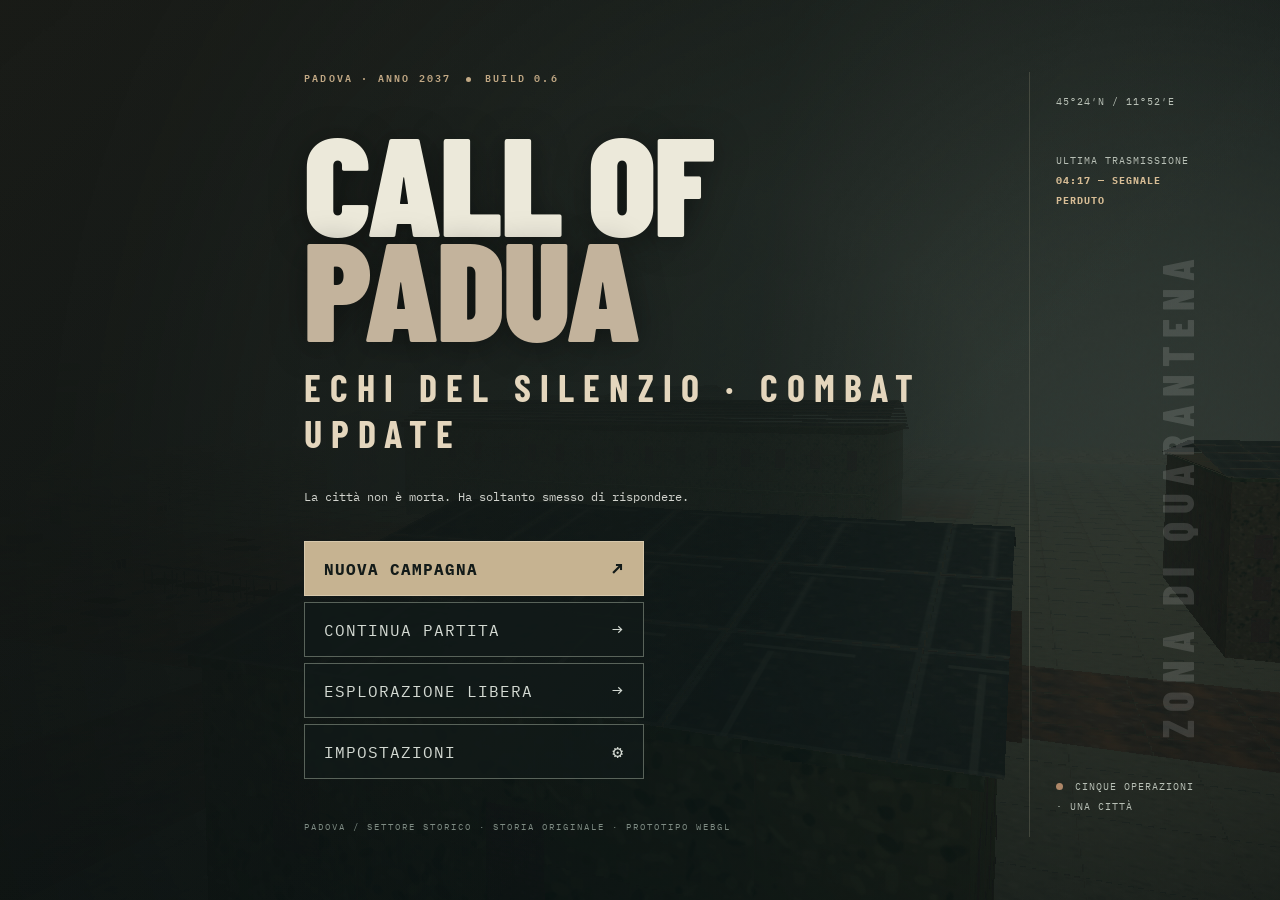
==== commit 2527aab1: "feat(combat): HD quality settings and build metadata" ====
--- a/index.html
+++ b/index.html
@@ -8,8 +8,8 @@
 <canvas id="world" aria-label="Mondo di gioco tridimensionale"></canvas>
 <div id="grain"></div><div id="vignette"></div><div id="hurt"></div>
 <div class="overlay" id="mainMenu">
- <div class="menugrad"></div><div class="menuInner"><p class="eyebrow">PADOVA · ANNO 2037 <span class="dot"></span> BUILD 0.5</p>
- <h1>CALL OF<br><span>PADUA</span></h1><div class="subtitle">ECHI DEL SILENZIO · DIRECTOR CUT</div>
+ <div class="menugrad"></div><div class="menuInner"><p class="eyebrow">PADOVA · ANNO 2037 <span class="dot"></span> BUILD 0.6</p>
+ <h1>CALL OF<br><span>PADUA</span></h1><div class="subtitle">ECHI DEL SILENZIO · COMBAT UPDATE</div>
  <p class="tagline">La città non è morta. Ha soltanto smesso di rispondere.</p>
  <div class="menuActions"><button id="newBtn" class="primary">NUOVA CAMPAGNA <span>↗</span></button><button id="continueBtn">CONTINUA PARTITA <span>→</span></button><button id="exploreBtn">ESPLORAZIONE LIBERA <span>→</span></button><button id="settingsBtn">IMPOSTAZIONI <span>⚙</span></button></div>
  <div class="menuBottom">PADOVA / SETTORE STORICO · STORIA ORIGINALE · PROTOTIPO WEBGL</div></div>
@@ -29,13 +29,13 @@
 <div id="interact" class="hidden"><span class="key">E</span><strong id="interactName">PARLA CON MARTA</strong></div>
 <div id="conversation" class="hidden"><div class="eyebrow" id="speakerRole">RIFUGIO / COMUNICAZIONI</div><h3 id="speakerName">MARTA</h3><p id="speakerText">La città non è più nostra.</p><span>INVIO / E / QUADRATO — CONTINUA</span></div>
 <div id="objectiveIndicator"><div class="diamond">◆</div><strong id="indicatorName">MARTA</strong><small id="indicatorDist">20 M</small></div>
-<footer id="bottom"><div class="hudBlock health"><div class="eyebrow">VITALITÀ / <span id="charName">LEA</span></div><div class="value"><b id="healthValue">100</b><span>/ <span id="maxHealth">100</span></span></div><div class="track"><i id="healthTrack"></i></div><div class="supplies">CURE <b id="medCount">2</b> · MATERIALI <b id="scrapCount">0</b><br>GRANATE <b id="grenadeCount">1</b> · FUMOGENE <b id="smokeCount">2</b></div></div><div class="hints" id="controlsHint">WASD MUOVI · M MAPPA · J DIARIO · E USA · V 3ª PERSONA · G GRANATA · T FUMO</div><div class="hudBlock ammo"><span class="eyebrow" id="gunName">CARABINA</span><div class="value"><b id="ammoValue">24</b><span>/ <span id="reserveValue">90</span></span></div><div class="supplies">R RICARICA · H CURA · 1—6 ARMI · Q CAMBIA</div></div></footer>
+<footer id="bottom"><div class="hudBlock health"><div class="eyebrow">VITALITÀ / <span id="charName">LEA</span></div><div class="value"><b id="healthValue">100</b><span>/ <span id="maxHealth">100</span></span></div><div class="track"><i id="healthTrack"></i></div><div class="supplies">CURE <b id="medCount">2</b> · MATERIALI <b id="scrapCount">0</b><br>GRANATE <b id="grenadeCount">1</b> · FUMOGENE <b id="smokeCount">2</b></div></div><div class="hints" id="controlsHint">WASD MUOVI · TASTO DESTRO MIRA · M MAPPA · J DIARIO · E USA · V 3ª PERSONA · G GRANATA · T FUMO</div><div class="hudBlock ammo"><span class="eyebrow" id="gunName">CARABINA</span><div class="value"><b id="ammoValue">24</b><span>/ <span id="reserveValue">90</span></span></div><div class="supplies">R RICARICA (ANIMATA) · H CURA · 1—6 ARMI · Q CAMBIA</div></div></footer>
 <div class="areaBanner" id="areaBanner"><small>NUOVA ZONA SCOPERTA</small><strong id="areaName">RIFUGIO DEL DUOMO</strong></div>
 </div>
 <div class="overlay hidden" id="mapMenu"><div class="panel mapPanel"><button class="back" id="mapClose">← TORNA AL GIOCO</button><div class="eyebrow">CARTOGRAFIA / CENTRO STORICO</div><h2>PADOVA // ZONA ROSSA</h2><div class="mapGrid"><canvas id="mapCanvas" width="650" height="560"></canvas><div class="mapLegend"><h3>AREE ACCESSIBILI</h3><p><b>01</b> Duomo e Ghetto · rifugio</p><p><b>02</b> Piazza dei Signori · recupero</p><p><b>03</b> Piazza delle Erbe · zona contesa</p><p><b>04</b> Piazza della Frutta · pattuglie</p><p><b>05</b> Caffè Pedrocchi · mercato</p><p><b>06</b> Basilica del Santo · ultimo segnale</p><hr><span>◆ OBIETTIVO ATTIVO</span><span>● POSIZIONE GIOCATORE</span><small>Mappa schematica del prototipo, non una cartografia topografica esatta.</small></div></div></div></div>
 <div class="overlay hidden" id="journalMenu"><div class="panel wide"><button class="back" id="journalClose">← TORNA AL GIOCO</button><div class="eyebrow">DIARIO DI SOPRAVVIVENZA</div><h2>LA STORIA CONTINUA</h2><div id="journalBody"></div></div></div>
 <div class="overlay hidden" id="pauseMenu"><div class="panel narrow"><div class="eyebrow">PARTITA SOSPESA</div><h2>PAUSA</h2><button class="primary" id="resumeBtn">RIPRENDI <span>↗</span></button><button id="pauseMap">APRI MAPPA</button><button id="pauseSave">SALVA PROGRESSO</button><button id="pauseSettings">IMPOSTAZIONI</button><button id="quitBtn">MENU PRINCIPALE</button></div></div>
-<div class="overlay hidden" id="settingsMenu"><div class="panel narrow"><button class="back" id="settingsBack">← INDIETRO</button><div class="eyebrow">PERSONALIZZAZIONE</div><h2>IMPOSTAZIONI</h2><label>SENSIBILITÀ MIRA <input type="range" id="sensitivity" min="0.4" max="3.2" step="0.1" value="1.4"></label><label>QUALITÀ / PRESTAZIONI <select id="quality"><option value="medium">BILANCIATA</option><option value="high">ALTA</option><option value="low">RISPARMIO ENERGETICO</option></select></label><label><input type="checkbox" id="autoAim" checked> MIRA ASSISTITA SU CONTROLLER</label><p class="note">L'illuminazione e i dettagli sono procedurali. Modelli originali procedurali e personaggi articolati; non fotorealistici.</p></div></div>
+<div class="overlay hidden" id="settingsMenu"><div class="panel narrow"><button class="back" id="settingsBack">← INDIETRO</button><div class="eyebrow">PERSONALIZZAZIONE</div><h2>IMPOSTAZIONI</h2><label>SENSIBILITÀ MIRA <input type="range" id="sensitivity" min="0.4" max="3.2" step="0.1" value="1.4"></label><label>QUALITÀ / PRESTAZIONI <select id="quality"><option value="medium">BILANCIATA</option><option value="high">ALTA · NITIDA</option><option value="ultra">ULTRA HD · PC POTENTE</option><option value="low">RISPARMIO ENERGETICO</option></select></label><label><input type="checkbox" id="autoAim" checked> MIRA ASSISTITA SU CONTROLLER</label><p class="note">L'illuminazione e i dettagli sono procedurali. Modelli originali procedurali e personaggi articolati; non fotorealistici.</p></div></div>
 <div class="overlay hidden" id="missionBrief"><div class="panel chapterPanel">
   <div class="eyebrow" id="briefEyebrow">MISSIONE COMPLETATA</div>
   <h2 id="briefTitle">PADOVA</h2><p id="briefBody"></p>
@@ -50,4 +50,4 @@
 <div class="overlay hidden" id="deathMenu"><div class="panel narrow"><div class="eyebrow">SEGNALI VITALI ASSENTI</div><h2>NON È FINITA.</h2><p>Il rifugio ha recuperato il tuo equipaggiamento. Il progresso della storia è conservato.</p><button id="respawnBtn" class="primary">RITORNA AL RIFUGIO <span>↗</span></button></div></div>
 <div id="touch" class="hidden"><div class="joystick" id="moveStick"><span>CAMMINA</span><i></i></div><div class="joystick" id="aimStick"><span>GUARDA</span><i></i></div><div class="touchKeys"><button id="touchFire">FUOCO</button><button id="touchUse">USA</button><button id="touchReload">RIC.</button><button id="touchHeal">CURA</button><button id="touchMap">MAPPA</button><button id="touchRun">CORRI</button><button id="touchWeapon">ARMA</button><button id="touchGrenade">GRAN.</button><button id="touchSmoke">FUMO</button></div><button id="touchPause">Ⅱ</button></div>
 <script src="director.js" defer></script><script src="scenery.js" defer></script><script src="game.js" defer></script>
-</body></html>+</body></html>
--- a/style.css
+++ b/style.css
@@ -27,3 +27,9 @@
 #touch{user-select:none;-webkit-user-select:none}
 @media(max-width:850px){#selectMenu .characters{grid-template-columns:repeat(2,minmax(0,1fr));gap:8px}#selectMenu .panel.wide{max-height:95dvh;overflow-y:auto}.character{padding:10px!important}.characterArt{height:84px!important}.chapterPanel{width:95vw;padding:24px!important}.hints{display:none}}
 @media(max-width:520px){#selectMenu .character p{display:none}#selectMenu .character small{font-size:10px}#selectMenu .character strong{font-size:14px}#selectMenu .characterArt{height:56px!important}#selectMenu .panel.wide{padding:18px!important}#top{font-size:11px}#goal{max-width:45vw}#bottom{gap:4px}.hudBlock.ammo{max-width:110px}.chapterPanel h2{font-size:37px}}
+
+/* 0.6: real-time hit / reticle feedback. Animation reset is deliberate for automatic fire. */
+@keyframes copShot{0%{transform:translate(-50%,-50%) scale(1.6);opacity:.55}100%{transform:translate(-50%,-50%) scale(1);opacity:1}}
+@keyframes copHit{0%{opacity:1;transform:translate(-50%,-50%) scale(1.4)}100%{opacity:0;transform:translate(-50%,-50%) scale(1)}}
+#crosshair.shotPulse{animation:copShot .18s ease-out both}
+#hitmark.hitPulse{animation:copHit .4s ease-out both}
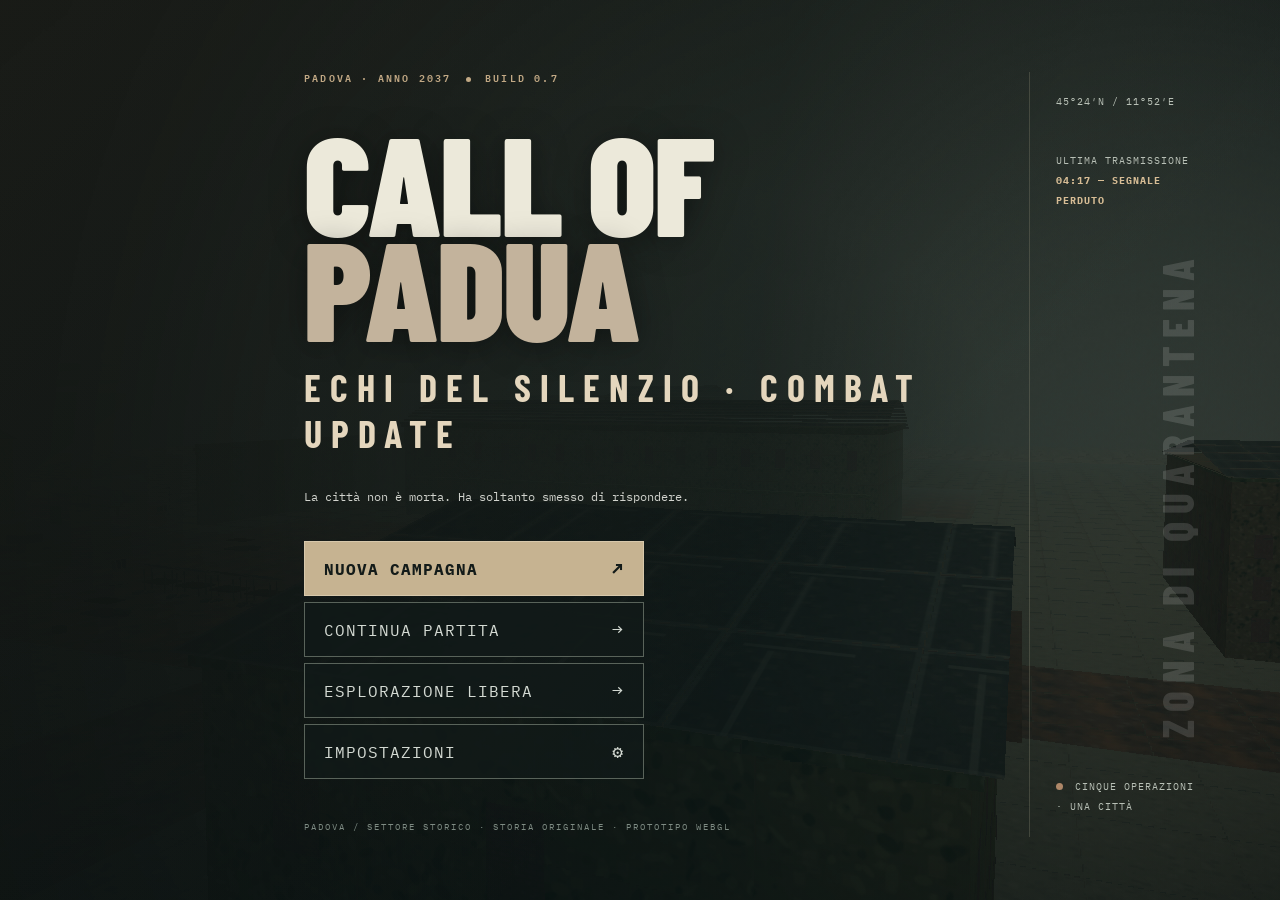
==== commit 8a3b18d8: "feat: load Piazza dei Signori geometry module before gameplay" ====
--- a/index.html
+++ b/index.html
@@ -8,7 +8,7 @@
 <canvas id="world" aria-label="Mondo di gioco tridimensionale"></canvas>
 <div id="grain"></div><div id="vignette"></div><div id="hurt"></div>
 <div class="overlay" id="mainMenu">
- <div class="menugrad"></div><div class="menuInner"><p class="eyebrow">PADOVA · ANNO 2037 <span class="dot"></span> BUILD 0.6</p>
+ <div class="menugrad"></div><div class="menuInner"><p class="eyebrow">PADOVA · ANNO 2037 <span class="dot"></span> BUILD 0.7</p>
  <h1>CALL OF<br><span>PADUA</span></h1><div class="subtitle">ECHI DEL SILENZIO · COMBAT UPDATE</div>
  <p class="tagline">La città non è morta. Ha soltanto smesso di rispondere.</p>
  <div class="menuActions"><button id="newBtn" class="primary">NUOVA CAMPAGNA <span>↗</span></button><button id="continueBtn">CONTINUA PARTITA <span>→</span></button><button id="exploreBtn">ESPLORAZIONE LIBERA <span>→</span></button><button id="settingsBtn">IMPOSTAZIONI <span>⚙</span></button></div>
@@ -49,5 +49,5 @@
 </div></div>
 <div class="overlay hidden" id="deathMenu"><div class="panel narrow"><div class="eyebrow">SEGNALI VITALI ASSENTI</div><h2>NON È FINITA.</h2><p>Il rifugio ha recuperato il tuo equipaggiamento. Il progresso della storia è conservato.</p><button id="respawnBtn" class="primary">RITORNA AL RIFUGIO <span>↗</span></button></div></div>
 <div id="touch" class="hidden"><div class="joystick" id="moveStick"><span>CAMMINA</span><i></i></div><div class="joystick" id="aimStick"><span>GUARDA</span><i></i></div><div class="touchKeys"><button id="touchFire">FUOCO</button><button id="touchUse">USA</button><button id="touchReload">RIC.</button><button id="touchHeal">CURA</button><button id="touchMap">MAPPA</button><button id="touchRun">CORRI</button><button id="touchWeapon">ARMA</button><button id="touchGrenade">GRAN.</button><button id="touchSmoke">FUMO</button></div><button id="touchPause">Ⅱ</button></div>
-<script src="director.js" defer></script><script src="scenery.js" defer></script><script src="game.js" defer></script>
+<script src="director.js" defer></script><script src="scenery.js" defer></script><script src="landmarks.js" defer></script><script src="game.js" defer></script>
 </body></html>
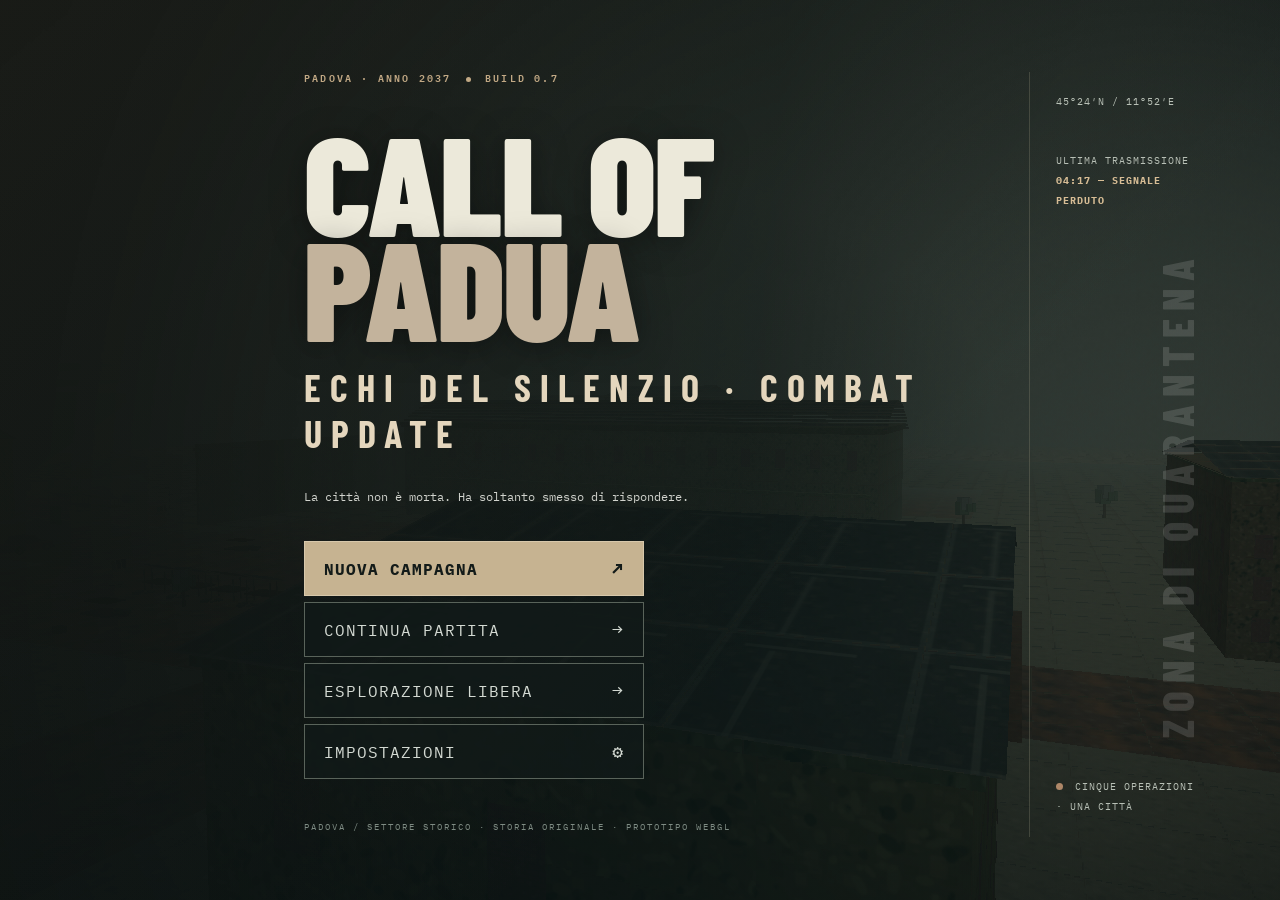
==== commit 75e15ff2: "feat: load optimized environment and vehicle modules" ====
--- a/index.html
+++ b/index.html
@@ -49,5 +49,5 @@
 </div></div>
 <div class="overlay hidden" id="deathMenu"><div class="panel narrow"><div class="eyebrow">SEGNALI VITALI ASSENTI</div><h2>NON È FINITA.</h2><p>Il rifugio ha recuperato il tuo equipaggiamento. Il progresso della storia è conservato.</p><button id="respawnBtn" class="primary">RITORNA AL RIFUGIO <span>↗</span></button></div></div>
 <div id="touch" class="hidden"><div class="joystick" id="moveStick"><span>CAMMINA</span><i></i></div><div class="joystick" id="aimStick"><span>GUARDA</span><i></i></div><div class="touchKeys"><button id="touchFire">FUOCO</button><button id="touchUse">USA</button><button id="touchReload">RIC.</button><button id="touchHeal">CURA</button><button id="touchMap">MAPPA</button><button id="touchRun">CORRI</button><button id="touchWeapon">ARMA</button><button id="touchGrenade">GRAN.</button><button id="touchSmoke">FUMO</button></div><button id="touchPause">Ⅱ</button></div>
-<script src="director.js" defer></script><script src="scenery.js" defer></script><script src="landmarks.js" defer></script><script src="game.js" defer></script>
+<script src="director.js" defer></script><script src="scenery.js" defer></script><script src="landmarks.js" defer></script><script src="vehicles.js" defer></script><script src="game.js" defer></script>
 </body></html>
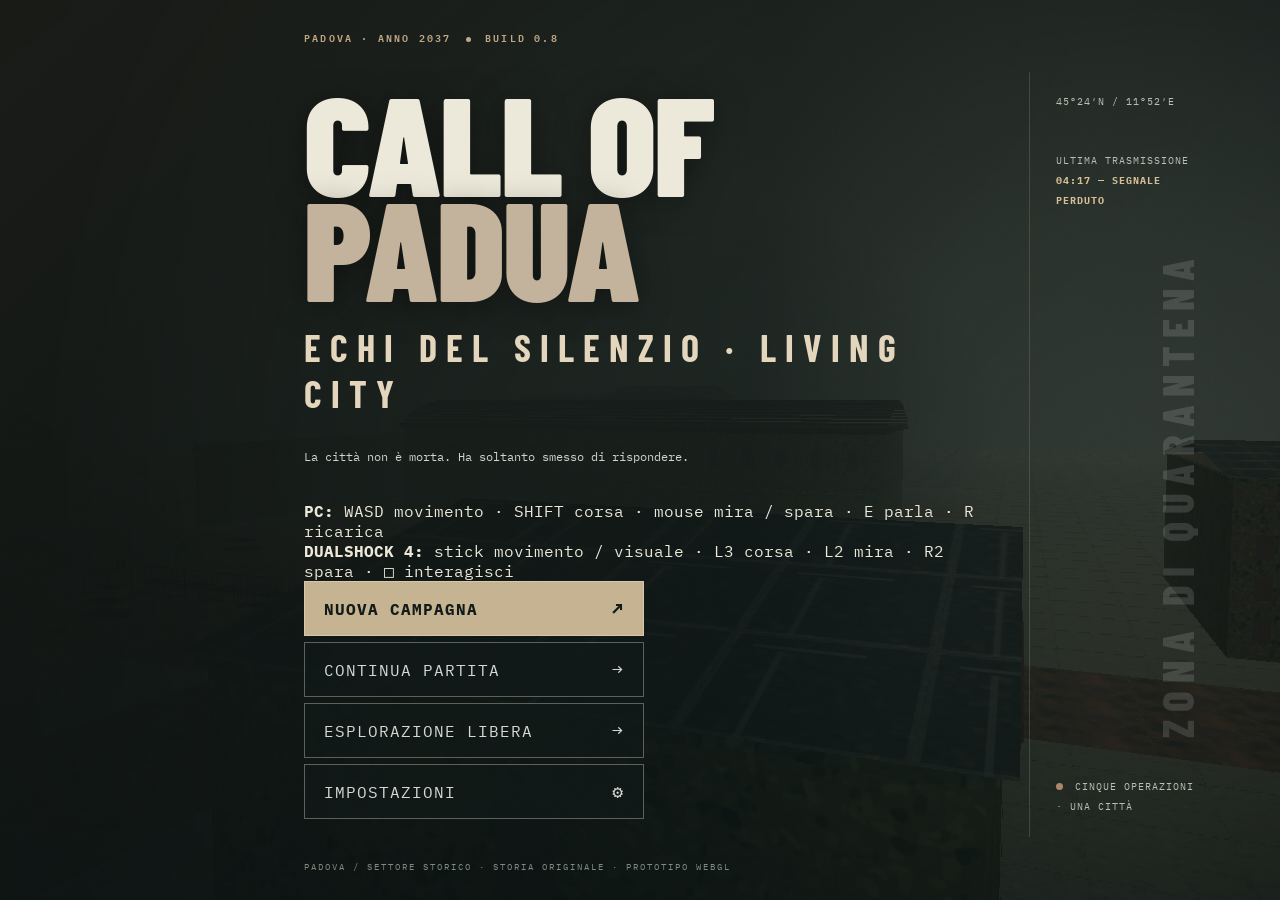
==== commit 8759787d: "chore: 0.8 living city index.html" ====
--- a/index.html
+++ b/index.html
@@ -8,9 +8,9 @@
 <canvas id="world" aria-label="Mondo di gioco tridimensionale"></canvas>
 <div id="grain"></div><div id="vignette"></div><div id="hurt"></div>
 <div class="overlay" id="mainMenu">
- <div class="menugrad"></div><div class="menuInner"><p class="eyebrow">PADOVA · ANNO 2037 <span class="dot"></span> BUILD 0.7</p>
- <h1>CALL OF<br><span>PADUA</span></h1><div class="subtitle">ECHI DEL SILENZIO · COMBAT UPDATE</div>
- <p class="tagline">La città non è morta. Ha soltanto smesso di rispondere.</p>
+ <div class="menugrad"></div><div class="menuInner"><p class="eyebrow">PADOVA · ANNO 2037 <span class="dot"></span> BUILD 0.8</p>
+ <h1>CALL OF<br><span>PADUA</span></h1><div class="subtitle">ECHI DEL SILENZIO · LIVING CITY</div>
+ <p class="tagline">La città non è morta. Ha soltanto smesso di rispondere.</p><div class="desktopGuide"><b>PC:</b> WASD movimento · SHIFT corsa · mouse mira / spara · E parla · R ricarica<br><b>DUALSHOCK 4:</b> stick movimento / visuale · L3 corsa · L2 mira · R2 spara · □ interagisci</div>
  <div class="menuActions"><button id="newBtn" class="primary">NUOVA CAMPAGNA <span>↗</span></button><button id="continueBtn">CONTINUA PARTITA <span>→</span></button><button id="exploreBtn">ESPLORAZIONE LIBERA <span>→</span></button><button id="settingsBtn">IMPOSTAZIONI <span>⚙</span></button></div>
  <div class="menuBottom">PADOVA / SETTORE STORICO · STORIA ORIGINALE · PROTOTIPO WEBGL</div></div>
  <aside class="menuAside"><div class="badgeCode">45°24′N / 11°52′E</div><div class="signal">ULTIMA TRASMISSIONE<br><b>04:17 — SEGNALE PERDUTO</b></div><div class="vertical">ZONA DI QUARANTENA</div><div class="indicator"><i></i> CINQUE OPERAZIONI · UNA CITTÀ</div></aside>
@@ -29,7 +29,7 @@
 <div id="interact" class="hidden"><span class="key">E</span><strong id="interactName">PARLA CON MARTA</strong></div>
 <div id="conversation" class="hidden"><div class="eyebrow" id="speakerRole">RIFUGIO / COMUNICAZIONI</div><h3 id="speakerName">MARTA</h3><p id="speakerText">La città non è più nostra.</p><span>INVIO / E / QUADRATO — CONTINUA</span></div>
 <div id="objectiveIndicator"><div class="diamond">◆</div><strong id="indicatorName">MARTA</strong><small id="indicatorDist">20 M</small></div>
-<footer id="bottom"><div class="hudBlock health"><div class="eyebrow">VITALITÀ / <span id="charName">LEA</span></div><div class="value"><b id="healthValue">100</b><span>/ <span id="maxHealth">100</span></span></div><div class="track"><i id="healthTrack"></i></div><div class="supplies">CURE <b id="medCount">2</b> · MATERIALI <b id="scrapCount">0</b><br>GRANATE <b id="grenadeCount">1</b> · FUMOGENE <b id="smokeCount">2</b></div></div><div class="hints" id="controlsHint">WASD MUOVI · TASTO DESTRO MIRA · M MAPPA · J DIARIO · E USA · V 3ª PERSONA · G GRANATA · T FUMO</div><div class="hudBlock ammo"><span class="eyebrow" id="gunName">CARABINA</span><div class="value"><b id="ammoValue">24</b><span>/ <span id="reserveValue">90</span></span></div><div class="supplies">R RICARICA (ANIMATA) · H CURA · 1—6 ARMI · Q CAMBIA</div></div></footer>
+<footer id="bottom"><div class="hudBlock health"><div class="eyebrow">VITALITÀ / <span id="charName">LEA</span></div><div class="value"><b id="healthValue">100</b><span>/ <span id="maxHealth">100</span></span></div><div class="track"><i id="healthTrack"></i></div><div class="supplies">CURE <b id="medCount">2</b> · MATERIALI <b id="scrapCount">0</b><br>GRANATE <b id="grenadeCount">1</b> · FUMOGENE <b id="smokeCount">2</b></div></div><div class="hints" id="controlsHint">WASD MUOVI · SHIFT CORRI · MOUSE DESTRO MIRA · M MAPPA · J DIARIO · E USA · V 3ª PERSONA · G GRANATA · T FUMO</div><div class="hudBlock ammo"><span class="eyebrow" id="gunName">CARABINA</span><div class="value"><b id="ammoValue">24</b><span>/ <span id="reserveValue">90</span></span></div><div class="supplies">R RICARICA (ANIMATA) · H CURA · 1—6 ARMI · Q CAMBIA</div></div></footer>
 <div class="areaBanner" id="areaBanner"><small>NUOVA ZONA SCOPERTA</small><strong id="areaName">RIFUGIO DEL DUOMO</strong></div>
 </div>
 <div class="overlay hidden" id="mapMenu"><div class="panel mapPanel"><button class="back" id="mapClose">← TORNA AL GIOCO</button><div class="eyebrow">CARTOGRAFIA / CENTRO STORICO</div><h2>PADOVA // ZONA ROSSA</h2><div class="mapGrid"><canvas id="mapCanvas" width="650" height="560"></canvas><div class="mapLegend"><h3>AREE ACCESSIBILI</h3><p><b>01</b> Duomo e Ghetto · rifugio</p><p><b>02</b> Piazza dei Signori · recupero</p><p><b>03</b> Piazza delle Erbe · zona contesa</p><p><b>04</b> Piazza della Frutta · pattuglie</p><p><b>05</b> Caffè Pedrocchi · mercato</p><p><b>06</b> Basilica del Santo · ultimo segnale</p><hr><span>◆ OBIETTIVO ATTIVO</span><span>● POSIZIONE GIOCATORE</span><small>Mappa schematica del prototipo, non una cartografia topografica esatta.</small></div></div></div></div>
@@ -49,5 +49,5 @@
 </div></div>
 <div class="overlay hidden" id="deathMenu"><div class="panel narrow"><div class="eyebrow">SEGNALI VITALI ASSENTI</div><h2>NON È FINITA.</h2><p>Il rifugio ha recuperato il tuo equipaggiamento. Il progresso della storia è conservato.</p><button id="respawnBtn" class="primary">RITORNA AL RIFUGIO <span>↗</span></button></div></div>
 <div id="touch" class="hidden"><div class="joystick" id="moveStick"><span>CAMMINA</span><i></i></div><div class="joystick" id="aimStick"><span>GUARDA</span><i></i></div><div class="touchKeys"><button id="touchFire">FUOCO</button><button id="touchUse">USA</button><button id="touchReload">RIC.</button><button id="touchHeal">CURA</button><button id="touchMap">MAPPA</button><button id="touchRun">CORRI</button><button id="touchWeapon">ARMA</button><button id="touchGrenade">GRAN.</button><button id="touchSmoke">FUMO</button></div><button id="touchPause">Ⅱ</button></div>
-<script src="director.js" defer></script><script src="scenery.js" defer></script><script src="landmarks.js" defer></script><script src="vehicles.js" defer></script><script src="game.js" defer></script>
+<script src="director.js" defer></script><script src="scenery.js" defer></script><script src="landmarks.js" defer></script><script src="vehicles.js" defer></script><script src="living_city.js" defer></script><script src="game.js" defer></script>
 </body></html>
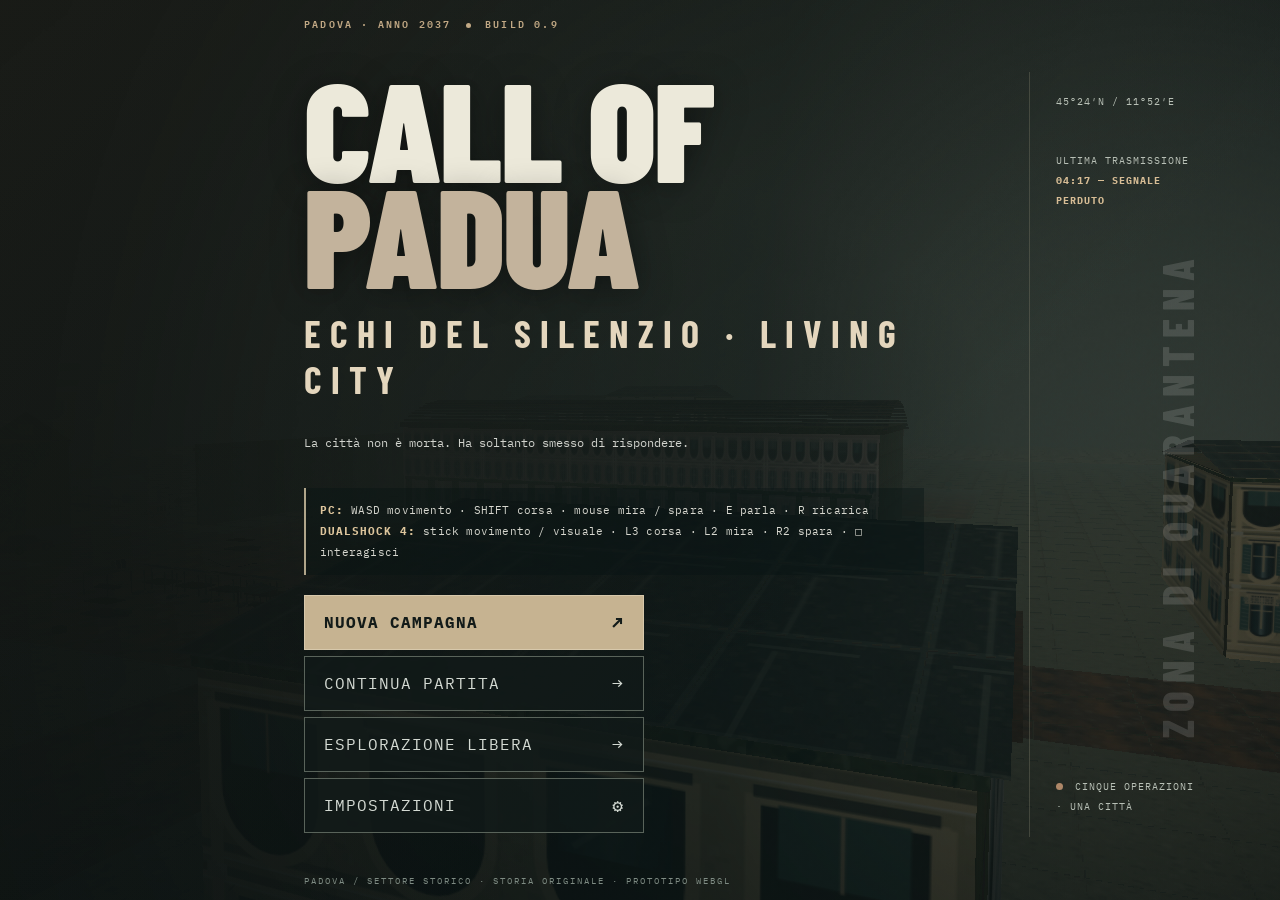
==== commit 6dbcba0c: "docs(ui): document and label the 0.9 architectural update" ====
--- a/index.html
+++ b/index.html
@@ -8,7 +8,7 @@
 <canvas id="world" aria-label="Mondo di gioco tridimensionale"></canvas>
 <div id="grain"></div><div id="vignette"></div><div id="hurt"></div>
 <div class="overlay" id="mainMenu">
- <div class="menugrad"></div><div class="menuInner"><p class="eyebrow">PADOVA · ANNO 2037 <span class="dot"></span> BUILD 0.8</p>
+ <div class="menugrad"></div><div class="menuInner"><p class="eyebrow">PADOVA · ANNO 2037 <span class="dot"></span> BUILD 0.9</p>
  <h1>CALL OF<br><span>PADUA</span></h1><div class="subtitle">ECHI DEL SILENZIO · LIVING CITY</div>
  <p class="tagline">La città non è morta. Ha soltanto smesso di rispondere.</p><div class="desktopGuide"><b>PC:</b> WASD movimento · SHIFT corsa · mouse mira / spara · E parla · R ricarica<br><b>DUALSHOCK 4:</b> stick movimento / visuale · L3 corsa · L2 mira · R2 spara · □ interagisci</div>
  <div class="menuActions"><button id="newBtn" class="primary">NUOVA CAMPAGNA <span>↗</span></button><button id="continueBtn">CONTINUA PARTITA <span>→</span></button><button id="exploreBtn">ESPLORAZIONE LIBERA <span>→</span></button><button id="settingsBtn">IMPOSTAZIONI <span>⚙</span></button></div>
@@ -49,5 +49,5 @@
 </div></div>
 <div class="overlay hidden" id="deathMenu"><div class="panel narrow"><div class="eyebrow">SEGNALI VITALI ASSENTI</div><h2>NON È FINITA.</h2><p>Il rifugio ha recuperato il tuo equipaggiamento. Il progresso della storia è conservato.</p><button id="respawnBtn" class="primary">RITORNA AL RIFUGIO <span>↗</span></button></div></div>
 <div id="touch" class="hidden"><div class="joystick" id="moveStick"><span>CAMMINA</span><i></i></div><div class="joystick" id="aimStick"><span>GUARDA</span><i></i></div><div class="touchKeys"><button id="touchFire">FUOCO</button><button id="touchUse">USA</button><button id="touchReload">RIC.</button><button id="touchHeal">CURA</button><button id="touchMap">MAPPA</button><button id="touchRun">CORRI</button><button id="touchWeapon">ARMA</button><button id="touchGrenade">GRAN.</button><button id="touchSmoke">FUMO</button></div><button id="touchPause">Ⅱ</button></div>
-<script src="director.js" defer></script><script src="scenery.js" defer></script><script src="landmarks.js" defer></script><script src="vehicles.js" defer></script><script src="living_city.js" defer></script><script src="game.js" defer></script>
-</body></html>
+<script src="director.js" defer></script><script src="scenery.js" defer></script><script src="landmarks.js" defer></script><script src="vehicles.js" defer></script><script src="living_city.js" defer></script><script src="facade_update.js?v=0.9" defer></script><script src="game.js?v=0.9" defer></script>
+</body></html>
--- a/style.css
+++ b/style.css
@@ -33,3 +33,8 @@
 @keyframes copHit{0%{opacity:1;transform:translate(-50%,-50%) scale(1.4)}100%{opacity:0;transform:translate(-50%,-50%) scale(1)}}
 #crosshair.shotPulse{animation:copShot .18s ease-out both}
 #hitmark.hitPulse{animation:copHit .4s ease-out both}
+
+/* Living City 0.8 — compact menu controller guide. */
+.desktopGuide {max-width:620px;margin:14px 0 20px;padding:12px 14px;color:#d7d7cf;background:rgba(8,19,20,.42);border-left:2px solid #b0a58a;font-size:11px;line-height:1.9;letter-spacing:.2px;}
+.desktopGuide b {color:#dec69d;letter-spacing:1px;}
+@media(max-width:730px){.desktopGuide{display:none}}
